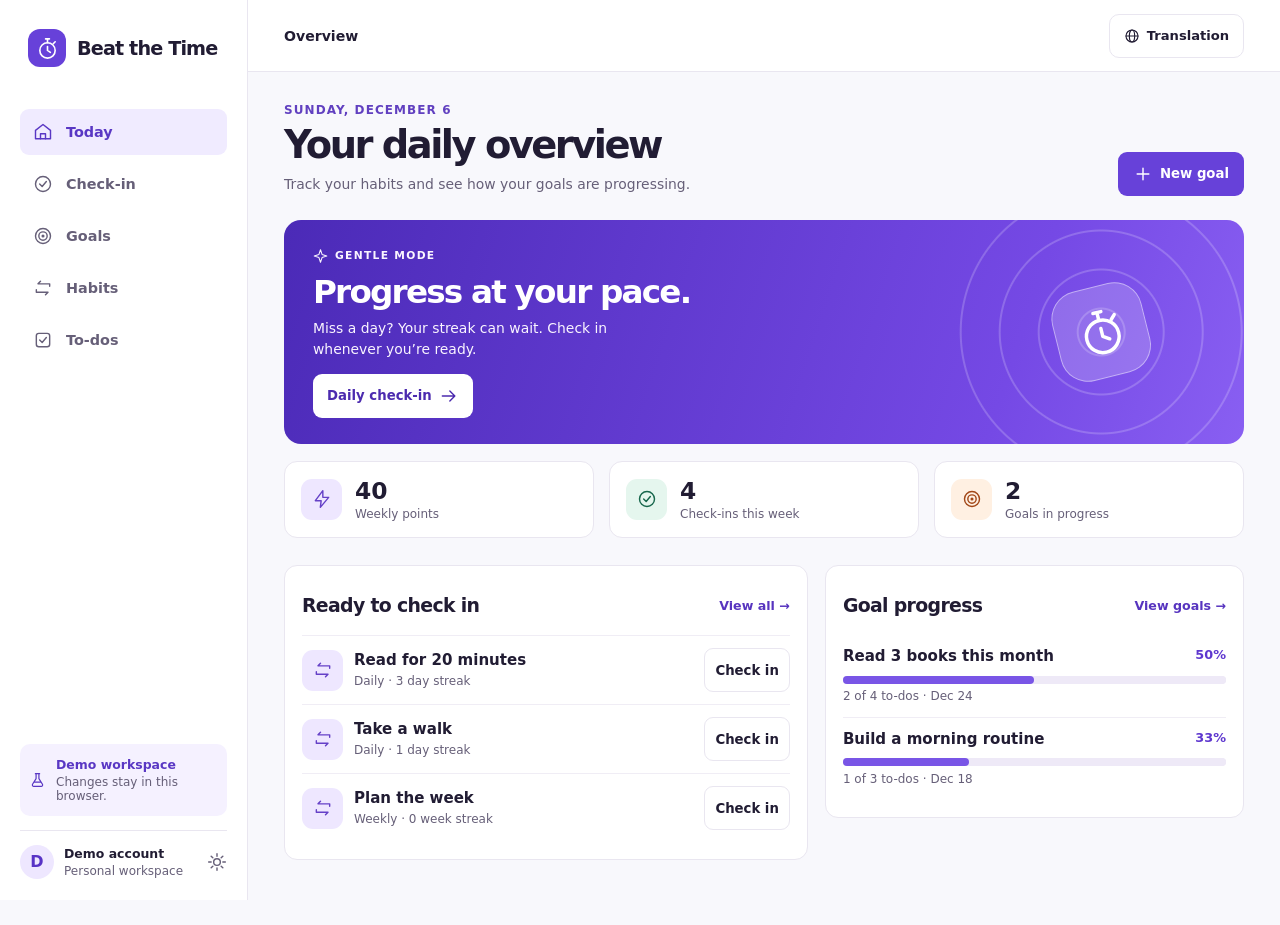
==== docs/index.html @ 9b33419c "Build interactive Beat the Time web demo" ====
<!doctype html>
<html lang="en">
<head>
<meta charset="utf-8">
<meta name="viewport" content="width=device-width,initial-scale=1">
<meta name="theme-color" content="#f7f7fb">
<title>Beat the Time</title>
<link rel="icon" href="./icon.svg" type="image/svg+xml">
<link rel="stylesheet" href="./style.css">
<script src="./app.js" defer></script>
</head>
<body>
<aside class="sidebar">
  <a class="brand" href="#today"><span class="logo" data-icon="timer"></span><span>Beat the Time</span></a>
  <nav aria-label="Main navigation" id="nav"></nav>
  <div class="side-bottom">
    <div class="demo"><span data-icon="flask"></span><div><strong>Demo workspace</strong><small>Changes stay in this browser.</small></div></div>
    <button id="settings" class="profile"><span class="avatar">D</span><span><strong>Demo account</strong><small>Personal workspace</small></span><span class="gear" data-icon="settings"></span></button>
  </div>
</aside>
<main>
  <header class="top"><span id="top-label">Overview</span><div class="top-actions"><button id="mobile-settings" class="icon-button" aria-label="Demo settings" data-icon="settings"></button><button id="translate" class="translation" aria-label="Translation"><span data-icon="globe"></span><span id="language" aria-hidden="true">Translation</span></button></div></header>
  <div class="content" id="content"></div>
</main>
<dialog id="editor"><form id="form"><div class="dialog-head"><h2 id="form-title"></h2><button type="button" class="icon-button" id="close" aria-label="Close" data-icon="x"></button></div><div id="fields"></div><p class="error" id="error" role="alert"></p><div class="dialog-actions"><button type="button" class="secondary" id="cancel">Cancel</button><button class="primary" id="submit">Save</button></div></form></dialog>
<div id="toast" role="status" class="toast"></div>
</body>
</html>
---- docs/style.css ----
:root{font-family:Inter,system-ui,sans-serif;color:#211c33;background:#f8f8fc;--accent:#6741d9;--muted:#665f78;--border:#e9e6f0;--white:#fff}
*{box-sizing:border-box}body{margin:0;min-width:320px}button,input,textarea,select{font:inherit}button,a,input,textarea,select{-webkit-tap-highlight-color:transparent}button{cursor:pointer;color:inherit}button:focus-visible,a:focus-visible,input:focus-visible,textarea:focus-visible,select:focus-visible{outline:3px solid #8058ef;outline-offset:3px}a{color:inherit;text-decoration:none}h1,h2,h3,p{margin:0}svg{width:20px;height:20px;flex:none;vertical-align:middle}small{display:block;color:var(--muted);font-size:.75rem}
.sidebar{position:fixed;inset:0 auto 0 0;width:248px;background:white;border-right:1px solid var(--border);padding:29px 20px 18px;display:flex;flex-direction:column;z-index:2}.brand{display:flex;align-items:center;gap:11px;padding:0 8px;font-weight:800;letter-spacing:-.045em;font-size:1.2rem}.logo{display:grid;place-items:center;width:38px;height:38px;border-radius:12px;background:var(--accent);color:white}.logo svg{width:23px;height:23px}nav{display:grid;gap:6px;margin-top:42px}.nav-link{display:flex;align-items:center;gap:13px;min-height:46px;padding:0 13px;border-radius:9px;color:var(--muted);font-size:.9rem;font-weight:600}.nav-link:hover,.nav-link[aria-current=page]{background:#f0ebff;color:#5937c4}.side-bottom{margin-top:auto}.demo,.profile{display:flex;gap:10px;align-items:center;text-align:left}.demo{padding:13px 9px;background:#f5f1ff;border-radius:10px;color:#5937c4;margin-bottom:14px}.demo strong,.profile strong{font-size:.78rem;display:block;margin-bottom:3px}.demo svg{width:17px}.profile{min-height:52px;width:100%;background:white;border:0;border-top:1px solid var(--border);padding:10px 0 0}.avatar{display:grid;place-items:center;width:34px;height:34px;border-radius:50%;background:#eee7ff;color:#5833c6;font-weight:750}.gear{margin-left:auto;color:var(--muted)}
main{margin-left:248px}.top{height:72px;background:white;border-bottom:1px solid var(--border);padding:0 36px;display:flex;align-items:center;justify-content:space-between;font-size:.88rem;font-weight:700}.translation{width:135px;min-height:44px;background:white;border:1px solid var(--border);border-radius:10px;display:flex;gap:7px;align-items:center;justify-content:center;font-size:.82rem}.translation svg{width:16px}.content{max-width:1210px;margin:auto;padding:31px 36px 65px}.page-head{display:flex;justify-content:space-between;align-items:end;gap:16px;margin-bottom:24px}.eyebrow{font-size:.75rem;font-weight:750;letter-spacing:.09em;text-transform:uppercase;color:#6140c0;margin-bottom:7px}h1{font-size:clamp(1.85rem,3vw,2.6rem);letter-spacing:-.065em;line-height:1.1}h2{font-size:1.18rem;letter-spacing:-.035em}h3{font-size:.94rem}.sub{color:var(--muted);margin-top:8px;font-size:.87rem;line-height:1.55}.primary,.secondary,.hero-button,.icon-button{border-radius:9px;font-weight:700;min-height:44px;padding:0 14px;display:inline-flex;align-items:center;justify-content:center;gap:7px;font-size:.83rem;white-space:nowrap}.primary{background:var(--accent);color:white;border:1px solid transparent}.secondary,.icon-button{background:white;border:1px solid var(--border)}.primary:hover{background:#5731c6}.secondary:hover,.icon-button:hover,.translation:hover{background:#f2edff}.icon-button{padding:0;width:44px}.hero{position:relative;overflow:hidden;isolation:isolate;min-height:198px;background:linear-gradient(108deg,#4b2ab7,#7549e5 75%,#895ff2);border-radius:17px;color:white;padding:26px 29px;display:grid;align-content:center;justify-items:start}.hero h2{font-size:clamp(1.4rem,2.7vw,2.04rem);letter-spacing:-.055em;margin:7px 0}.hero p{color:#faf5ff;font-size:.87rem;max-width:39ch;line-height:1.5}.hero .kicker{font-size:.67rem;letter-spacing:.12em;font-weight:800;display:flex;gap:7px;align-items:center}.kicker svg{width:15px}.hero-button{margin-top:14px;background:white;color:#4c2baf;border:0}.orbit{position:absolute;right:0;top:50%;width:340px;height:340px;transform:translate(8%,-50%);z-index:-1;background:repeating-radial-gradient(circle,transparent 0 22px,#ffffff31 23px 24px,transparent 25px 39px);border-radius:50%;display:grid;place-items:center}.orbit span{display:grid;place-items:center;width:92px;height:92px;border:1px solid #ffffff70;border-radius:28px;background:#ffffff30;transform:rotate(-14deg)}.orbit svg{width:49px;height:49px}
.stats{display:grid;grid-template-columns:repeat(3,minmax(0,1fr));gap:15px;margin:17px 0 27px}.stat,.panel{background:white;border:1px solid var(--border);border-radius:13px}.stat{display:flex;align-items:center;gap:13px;padding:16px}.badge{width:41px;height:41px;display:grid;place-items:center;border-radius:11px;flex:none;background:#eee7ff;color:#6541c7}.badge.green{background:#e5f6ee;color:#17674c}.badge.peach{background:#fff0e2;color:#a24717}.stat strong{display:block;font-size:1.46rem;line-height:1.15;font-weight:780}.stat small{margin-top:3px}.grid{display:grid;grid-template-columns:1.25fr 1fr;gap:17px;align-items:start}.panel{padding:17px;min-width:0}.panel + .panel.section{margin-top:16px}.panel-head{display:flex;justify-content:space-between;align-items:center;gap:8px;margin-bottom:8px}.panel-head a{color:#5734bf;min-height:44px;display:inline-flex;align-items:center;font-size:.79rem;font-weight:750}.row{display:flex;align-items:center;gap:11px;padding:12px 0;border-top:1px solid #f0edf5;min-height:68px}.row:first-child{border-top:0}.row-body{min-width:0;flex:1;overflow-wrap:anywhere}.row small,.goal small{margin-top:4px;line-height:1.4}.row .secondary{padding:0 10px}.done{color:#17674c;font-weight:700;font-size:.78rem}.goal{padding:12px 0;border-bottom:1px solid #f0edf5}.goal:last-child{border:0}.goal h3 a:hover{text-decoration:underline}.goal-label{display:flex;justify-content:space-between;gap:12px;align-items:start}.goal-label span{color:#5e37cf;font-weight:750;font-size:.8rem}progress{width:100%;height:8px;appearance:none;border:0;background:#eee9f7;border-radius:10px;margin-top:10px}progress::-webkit-progress-bar{background:#eee9f7;border-radius:10px}progress::-webkit-progress-value{background:#7955e6;border-radius:10px}progress::-moz-progress-bar{background:#7955e6;border-radius:10px}.empty{padding:17px 0;color:var(--muted);font-size:.88rem}.task-label{display:flex;gap:10px;min-height:44px;align-items:center;font-weight:600;font-size:.9rem;cursor:pointer}.task-label input{width:20px;height:20px;accent-color:var(--accent)}.task-label input:checked + span{text-decoration:line-through;color:var(--muted)}.status-label{font-size:.76rem;color:var(--muted);white-space:nowrap}.details{margin-bottom:18px}.details p{white-space:pre-wrap;overflow-wrap:anywhere}.details .secondary{margin-top:12px}.note{white-space:pre-wrap}.mobile-demo{display:none}
dialog{width:min(92vw,460px);max-height:90dvh;border:1px solid var(--border);border-radius:17px;padding:20px;color:inherit}dialog::backdrop{background:#21163570}.dialog-head,.dialog-actions{display:flex;justify-content:space-between;align-items:center;gap:9px}.dialog-actions{justify-content:flex-end;margin-top:17px}form label{display:grid;gap:6px;margin-top:13px;font-size:.85rem;font-weight:650}input:not([type=checkbox]),select,textarea{min-height:44px;width:100%;padding:9px;border:1px solid #d7d1e5;border-radius:8px;background:white;color:inherit}textarea{resize:vertical}.error{margin-top:8px;color:#9f2141;font-size:.85rem}.toast{position:fixed;bottom:22px;right:22px;max-width:calc(100vw - 44px);background:#302348;color:white;padding:13px 16px;border-radius:10px;z-index:4;font-size:.88rem}.toast:empty{display:none}.danger{color:#a12643}.translation-label{transition:opacity .16s}
@media(max-width:1000px){.sidebar{width:200px;padding-inline:13px}main{margin-left:200px}.content,.top{padding-inline:23px}.grid{grid-template-columns:1fr 1fr}.stat{padding:12px;gap:8px}.orbit{right:-50px}}
@media(max-width:760px){.sidebar{inset:auto 0 0;width:auto;height:64px;padding:0;border:0;border-top:1px solid var(--border)}.brand,.side-bottom{display:none}nav{margin:0;display:flex;justify-content:space-around;gap:0}.nav-link{height:60px;flex:1;flex-direction:column;justify-content:center;gap:3px;padding:3px;font-size:.69rem}main{margin:0}.content{padding:20px 15px 85px}.top{height:60px;padding-inline:15px}.mobile-demo{display:block;margin-top:6px}.grid{grid-template-columns:1fr}.toast{bottom:76px}.hero{padding:20px}.orbit{opacity:.32;right:-100px}.stats{gap:7px;margin-bottom:17px}.stat{display:block;padding:10px}.stat .badge{width:32px;height:32px;margin-bottom:5px}.stat small{font-size:.69rem}.page-head{align-items:flex-start}.panel{padding:13px}}
@media(prefers-reduced-motion:reduce){*,*::before,*::after{scroll-behavior:auto!important;transition:none!important;animation:none!important}}
.top-actions{display:flex;gap:8px;align-items:center}#mobile-settings{display:none}.section{height:16px}.goal-label h3{overflow-wrap:anywhere}
@media(max-width:760px){#mobile-settings{display:inline-flex}}
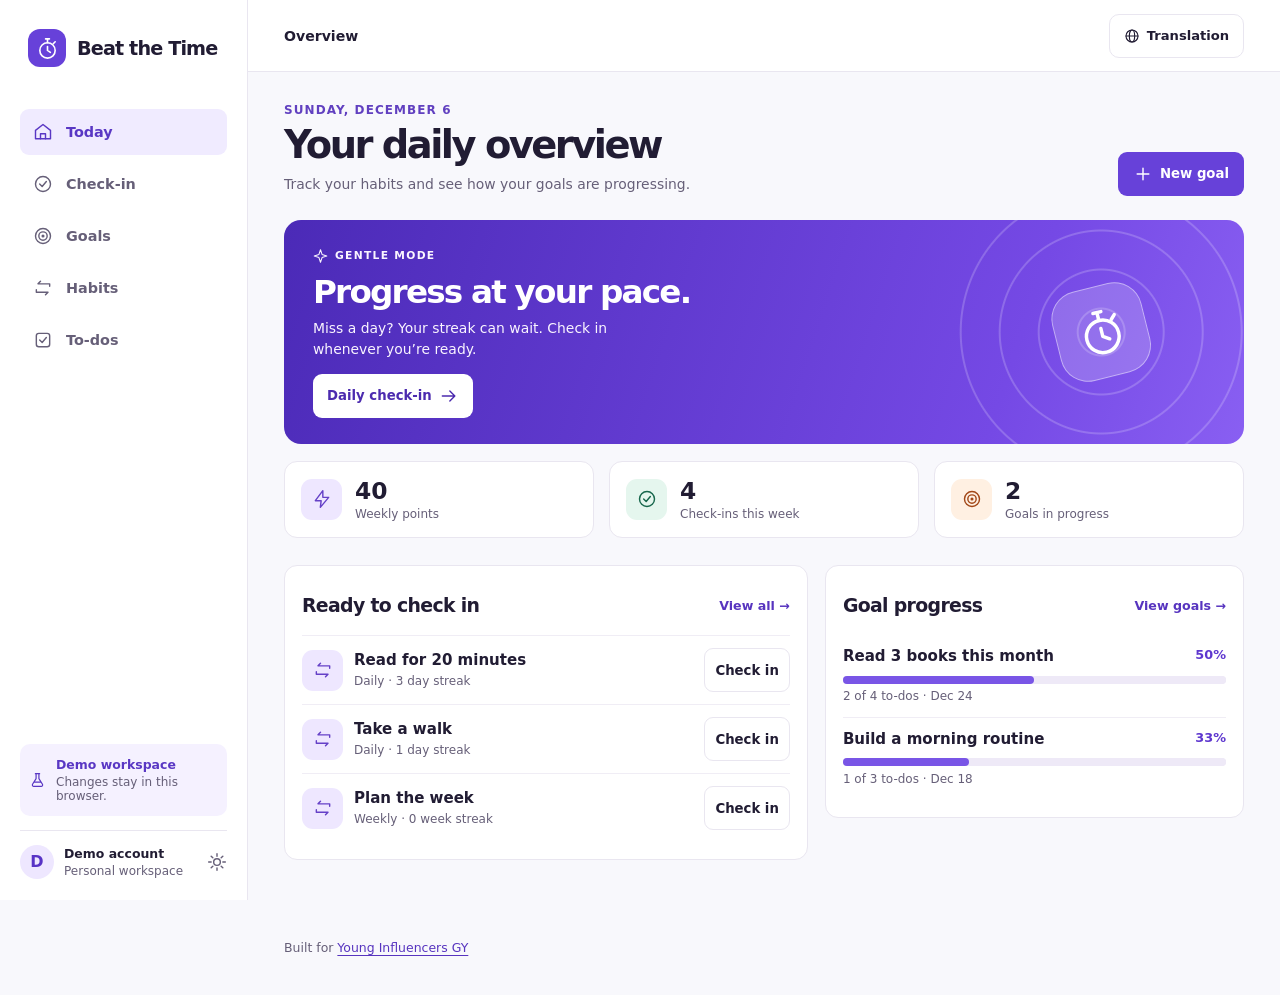
==== commit b62acde3: "Credit Young Influencers GY in the demo" ====
--- a/docs/index.html
+++ b/docs/index.html
@@ -4,7 +4,8 @@
 <meta charset="utf-8">
 <meta name="viewport" content="width=device-width,initial-scale=1">
 <meta name="theme-color" content="#f7f7fb">
-<title>Beat the Time</title>
+<title>Beat the Time | Young Influencers GY</title>
+<meta name="description" content="A gentle goal and habit tracker for Young Influencers GY.">
 <link rel="icon" href="./icon.svg" type="image/svg+xml">
 <link rel="stylesheet" href="./style.css">
 <script src="./app.js" defer></script>
@@ -21,6 +22,7 @@
 <main>
   <header class="top"><span id="top-label">Overview</span><div class="top-actions"><button id="mobile-settings" class="icon-button" aria-label="Demo settings" data-icon="settings"></button><button id="translate" class="translation" aria-label="Translation"><span data-icon="globe"></span><span id="language" aria-hidden="true">Translation</span></button></div></header>
   <div class="content" id="content"></div>
+  <footer class="site-footer">Built for <a href="https://www.youtube.com/@YoungInfluencersGY">Young Influencers GY</a></footer>
 </main>
 <dialog id="editor"><form id="form"><div class="dialog-head"><h2 id="form-title"></h2><button type="button" class="icon-button" id="close" aria-label="Close" data-icon="x"></button></div><div id="fields"></div><p class="error" id="error" role="alert"></p><div class="dialog-actions"><button type="button" class="secondary" id="cancel">Cancel</button><button class="primary" id="submit">Save</button></div></form></dialog>
 <div id="toast" role="status" class="toast"></div>
--- a/docs/style.css
+++ b/docs/style.css
@@ -9,3 +9,6 @@
 @media(prefers-reduced-motion:reduce){*,*::before,*::after{scroll-behavior:auto!important;transition:none!important;animation:none!important}}
 .top-actions{display:flex;gap:8px;align-items:center}#mobile-settings{display:none}.section{height:16px}.goal-label h3{overflow-wrap:anywhere}
 @media(max-width:760px){#mobile-settings{display:inline-flex}}
+
+.site-footer{max-width:1210px;margin:auto;padding:0 36px 26px;color:var(--muted);font-size:.78rem}.site-footer a{display:inline-flex;align-items:center;min-height:44px;color:#5734bf;text-decoration:underline;text-underline-offset:3px}
+@media(max-width:760px){.content{padding-bottom:18px}.site-footer{padding:0 15px 76px}}
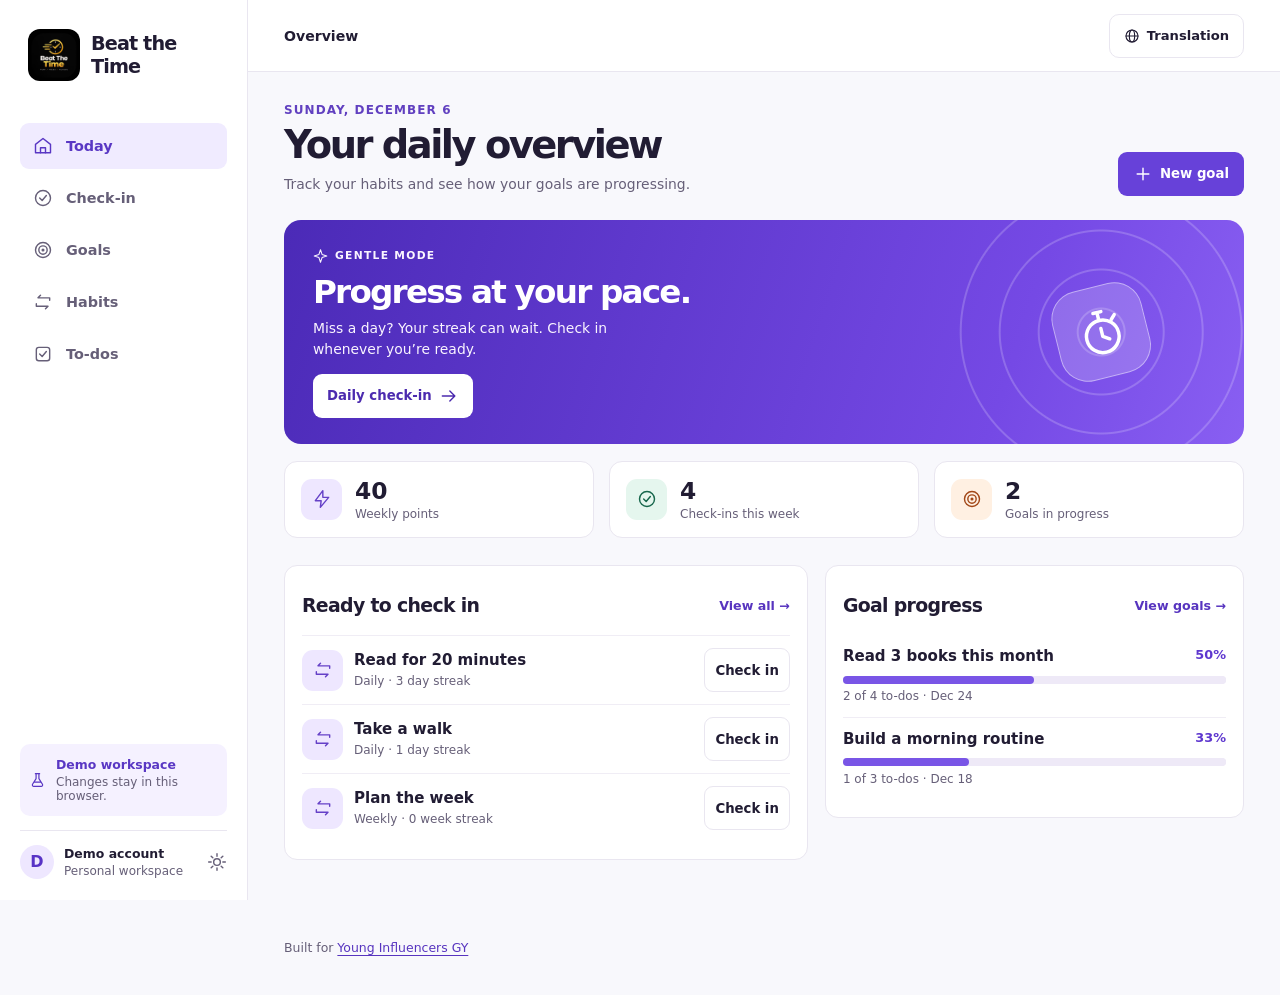
==== commit 4bcaad56: "Use supplied Beat the Time logo and favicon" ====
--- a/docs/index.html
+++ b/docs/index.html
@@ -6,13 +6,14 @@
 <meta name="theme-color" content="#f7f7fb">
 <title>Beat the Time | Young Influencers GY</title>
 <meta name="description" content="A gentle goal and habit tracker for Young Influencers GY.">
-<link rel="icon" href="./icon.svg" type="image/svg+xml">
+<link rel="icon" href="./favicon.png" type="image/png" sizes="64x64">
+<link rel="apple-touch-icon" href="./beat-the-time.jpg">
 <link rel="stylesheet" href="./style.css">
 <script src="./app.js" defer></script>
 </head>
 <body>
 <aside class="sidebar">
-  <a class="brand" href="#today"><span class="logo" data-icon="timer"></span><span>Beat the Time</span></a>
+  <a class="brand" href="#today"><img class="logo" src="./beat-the-time.jpg" width="52" height="52" alt=""><span>Beat the Time</span></a>
   <nav aria-label="Main navigation" id="nav"></nav>
   <div class="side-bottom">
     <div class="demo"><span data-icon="flask"></span><div><strong>Demo workspace</strong><small>Changes stay in this browser.</small></div></div>
@@ -20,7 +21,7 @@
   </div>
 </aside>
 <main>
-  <header class="top"><span id="top-label">Overview</span><div class="top-actions"><button id="mobile-settings" class="icon-button" aria-label="Demo settings" data-icon="settings"></button><button id="translate" class="translation" aria-label="Translation"><span data-icon="globe"></span><span id="language" aria-hidden="true">Translation</span></button></div></header>
+  <header class="top"><div class="top-brand"><a class="mobile-brand" href="#today" aria-label="Beat the Time home"><img class="logo" src="./beat-the-time.jpg" width="44" height="44" alt=""></a><span id="top-label">Overview</span></div><div class="top-actions"><button id="mobile-settings" class="icon-button" aria-label="Demo settings" data-icon="settings"></button><button id="translate" class="translation" aria-label="Translation"><span data-icon="globe"></span><span id="language" aria-hidden="true">Translation</span></button></div></header>
   <div class="content" id="content"></div>
   <footer class="site-footer">Built for <a href="https://www.youtube.com/@YoungInfluencersGY">Young Influencers GY</a></footer>
 </main>
--- a/docs/style.css
+++ b/docs/style.css
@@ -1,6 +1,6 @@
 :root{font-family:Inter,system-ui,sans-serif;color:#211c33;background:#f8f8fc;--accent:#6741d9;--muted:#665f78;--border:#e9e6f0;--white:#fff}
 *{box-sizing:border-box}body{margin:0;min-width:320px}button,input,textarea,select{font:inherit}button,a,input,textarea,select{-webkit-tap-highlight-color:transparent}button{cursor:pointer;color:inherit}button:focus-visible,a:focus-visible,input:focus-visible,textarea:focus-visible,select:focus-visible{outline:3px solid #8058ef;outline-offset:3px}a{color:inherit;text-decoration:none}h1,h2,h3,p{margin:0}svg{width:20px;height:20px;flex:none;vertical-align:middle}small{display:block;color:var(--muted);font-size:.75rem}
-.sidebar{position:fixed;inset:0 auto 0 0;width:248px;background:white;border-right:1px solid var(--border);padding:29px 20px 18px;display:flex;flex-direction:column;z-index:2}.brand{display:flex;align-items:center;gap:11px;padding:0 8px;font-weight:800;letter-spacing:-.045em;font-size:1.2rem}.logo{display:grid;place-items:center;width:38px;height:38px;border-radius:12px;background:var(--accent);color:white}.logo svg{width:23px;height:23px}nav{display:grid;gap:6px;margin-top:42px}.nav-link{display:flex;align-items:center;gap:13px;min-height:46px;padding:0 13px;border-radius:9px;color:var(--muted);font-size:.9rem;font-weight:600}.nav-link:hover,.nav-link[aria-current=page]{background:#f0ebff;color:#5937c4}.side-bottom{margin-top:auto}.demo,.profile{display:flex;gap:10px;align-items:center;text-align:left}.demo{padding:13px 9px;background:#f5f1ff;border-radius:10px;color:#5937c4;margin-bottom:14px}.demo strong,.profile strong{font-size:.78rem;display:block;margin-bottom:3px}.demo svg{width:17px}.profile{min-height:52px;width:100%;background:white;border:0;border-top:1px solid var(--border);padding:10px 0 0}.avatar{display:grid;place-items:center;width:34px;height:34px;border-radius:50%;background:#eee7ff;color:#5833c6;font-weight:750}.gear{margin-left:auto;color:var(--muted)}
+.sidebar{position:fixed;inset:0 auto 0 0;width:248px;background:white;border-right:1px solid var(--border);padding:29px 20px 18px;display:flex;flex-direction:column;z-index:2}.brand{display:flex;align-items:center;gap:11px;padding:0 8px;font-weight:800;letter-spacing:-.045em;font-size:1.2rem}.logo{display:block;width:52px;height:52px;border-radius:12px;object-fit:contain}.top-brand{display:flex;align-items:center;gap:8px;min-width:0}.mobile-brand{display:none}nav{display:grid;gap:6px;margin-top:42px}.nav-link{display:flex;align-items:center;gap:13px;min-height:46px;padding:0 13px;border-radius:9px;color:var(--muted);font-size:.9rem;font-weight:600}.nav-link:hover,.nav-link[aria-current=page]{background:#f0ebff;color:#5937c4}.side-bottom{margin-top:auto}.demo,.profile{display:flex;gap:10px;align-items:center;text-align:left}.demo{padding:13px 9px;background:#f5f1ff;border-radius:10px;color:#5937c4;margin-bottom:14px}.demo strong,.profile strong{font-size:.78rem;display:block;margin-bottom:3px}.demo svg{width:17px}.profile{min-height:52px;width:100%;background:white;border:0;border-top:1px solid var(--border);padding:10px 0 0}.avatar{display:grid;place-items:center;width:34px;height:34px;border-radius:50%;background:#eee7ff;color:#5833c6;font-weight:750}.gear{margin-left:auto;color:var(--muted)}
 main{margin-left:248px}.top{height:72px;background:white;border-bottom:1px solid var(--border);padding:0 36px;display:flex;align-items:center;justify-content:space-between;font-size:.88rem;font-weight:700}.translation{width:135px;min-height:44px;background:white;border:1px solid var(--border);border-radius:10px;display:flex;gap:7px;align-items:center;justify-content:center;font-size:.82rem}.translation svg{width:16px}.content{max-width:1210px;margin:auto;padding:31px 36px 65px}.page-head{display:flex;justify-content:space-between;align-items:end;gap:16px;margin-bottom:24px}.eyebrow{font-size:.75rem;font-weight:750;letter-spacing:.09em;text-transform:uppercase;color:#6140c0;margin-bottom:7px}h1{font-size:clamp(1.85rem,3vw,2.6rem);letter-spacing:-.065em;line-height:1.1}h2{font-size:1.18rem;letter-spacing:-.035em}h3{font-size:.94rem}.sub{color:var(--muted);margin-top:8px;font-size:.87rem;line-height:1.55}.primary,.secondary,.hero-button,.icon-button{border-radius:9px;font-weight:700;min-height:44px;padding:0 14px;display:inline-flex;align-items:center;justify-content:center;gap:7px;font-size:.83rem;white-space:nowrap}.primary{background:var(--accent);color:white;border:1px solid transparent}.secondary,.icon-button{background:white;border:1px solid var(--border)}.primary:hover{background:#5731c6}.secondary:hover,.icon-button:hover,.translation:hover{background:#f2edff}.icon-button{padding:0;width:44px}.hero{position:relative;overflow:hidden;isolation:isolate;min-height:198px;background:linear-gradient(108deg,#4b2ab7,#7549e5 75%,#895ff2);border-radius:17px;color:white;padding:26px 29px;display:grid;align-content:center;justify-items:start}.hero h2{font-size:clamp(1.4rem,2.7vw,2.04rem);letter-spacing:-.055em;margin:7px 0}.hero p{color:#faf5ff;font-size:.87rem;max-width:39ch;line-height:1.5}.hero .kicker{font-size:.67rem;letter-spacing:.12em;font-weight:800;display:flex;gap:7px;align-items:center}.kicker svg{width:15px}.hero-button{margin-top:14px;background:white;color:#4c2baf;border:0}.orbit{position:absolute;right:0;top:50%;width:340px;height:340px;transform:translate(8%,-50%);z-index:-1;background:repeating-radial-gradient(circle,transparent 0 22px,#ffffff31 23px 24px,transparent 25px 39px);border-radius:50%;display:grid;place-items:center}.orbit span{display:grid;place-items:center;width:92px;height:92px;border:1px solid #ffffff70;border-radius:28px;background:#ffffff30;transform:rotate(-14deg)}.orbit svg{width:49px;height:49px}
 .stats{display:grid;grid-template-columns:repeat(3,minmax(0,1fr));gap:15px;margin:17px 0 27px}.stat,.panel{background:white;border:1px solid var(--border);border-radius:13px}.stat{display:flex;align-items:center;gap:13px;padding:16px}.badge{width:41px;height:41px;display:grid;place-items:center;border-radius:11px;flex:none;background:#eee7ff;color:#6541c7}.badge.green{background:#e5f6ee;color:#17674c}.badge.peach{background:#fff0e2;color:#a24717}.stat strong{display:block;font-size:1.46rem;line-height:1.15;font-weight:780}.stat small{margin-top:3px}.grid{display:grid;grid-template-columns:1.25fr 1fr;gap:17px;align-items:start}.panel{padding:17px;min-width:0}.panel + .panel.section{margin-top:16px}.panel-head{display:flex;justify-content:space-between;align-items:center;gap:8px;margin-bottom:8px}.panel-head a{color:#5734bf;min-height:44px;display:inline-flex;align-items:center;font-size:.79rem;font-weight:750}.row{display:flex;align-items:center;gap:11px;padding:12px 0;border-top:1px solid #f0edf5;min-height:68px}.row:first-child{border-top:0}.row-body{min-width:0;flex:1;overflow-wrap:anywhere}.row small,.goal small{margin-top:4px;line-height:1.4}.row .secondary{padding:0 10px}.done{color:#17674c;font-weight:700;font-size:.78rem}.goal{padding:12px 0;border-bottom:1px solid #f0edf5}.goal:last-child{border:0}.goal h3 a:hover{text-decoration:underline}.goal-label{display:flex;justify-content:space-between;gap:12px;align-items:start}.goal-label span{color:#5e37cf;font-weight:750;font-size:.8rem}progress{width:100%;height:8px;appearance:none;border:0;background:#eee9f7;border-radius:10px;margin-top:10px}progress::-webkit-progress-bar{background:#eee9f7;border-radius:10px}progress::-webkit-progress-value{background:#7955e6;border-radius:10px}progress::-moz-progress-bar{background:#7955e6;border-radius:10px}.empty{padding:17px 0;color:var(--muted);font-size:.88rem}.task-label{display:flex;gap:10px;min-height:44px;align-items:center;font-weight:600;font-size:.9rem;cursor:pointer}.task-label input{width:20px;height:20px;accent-color:var(--accent)}.task-label input:checked + span{text-decoration:line-through;color:var(--muted)}.status-label{font-size:.76rem;color:var(--muted);white-space:nowrap}.details{margin-bottom:18px}.details p{white-space:pre-wrap;overflow-wrap:anywhere}.details .secondary{margin-top:12px}.note{white-space:pre-wrap}.mobile-demo{display:none}
 dialog{width:min(92vw,460px);max-height:90dvh;border:1px solid var(--border);border-radius:17px;padding:20px;color:inherit}dialog::backdrop{background:#21163570}.dialog-head,.dialog-actions{display:flex;justify-content:space-between;align-items:center;gap:9px}.dialog-actions{justify-content:flex-end;margin-top:17px}form label{display:grid;gap:6px;margin-top:13px;font-size:.85rem;font-weight:650}input:not([type=checkbox]),select,textarea{min-height:44px;width:100%;padding:9px;border:1px solid #d7d1e5;border-radius:8px;background:white;color:inherit}textarea{resize:vertical}.error{margin-top:8px;color:#9f2141;font-size:.85rem}.toast{position:fixed;bottom:22px;right:22px;max-width:calc(100vw - 44px);background:#302348;color:white;padding:13px 16px;border-radius:10px;z-index:4;font-size:.88rem}.toast:empty{display:none}.danger{color:#a12643}.translation-label{transition:opacity .16s}
@@ -12,3 +12,5 @@
 
 .site-footer{max-width:1210px;margin:auto;padding:0 36px 26px;color:var(--muted);font-size:.78rem}.site-footer a{display:inline-flex;align-items:center;min-height:44px;color:#5734bf;text-decoration:underline;text-underline-offset:3px}
 @media(max-width:760px){.content{padding-bottom:18px}.site-footer{padding:0 15px 76px}}
+
+@media(max-width:760px){.mobile-brand{display:block;flex:none}.mobile-brand .logo{width:44px;height:44px}}
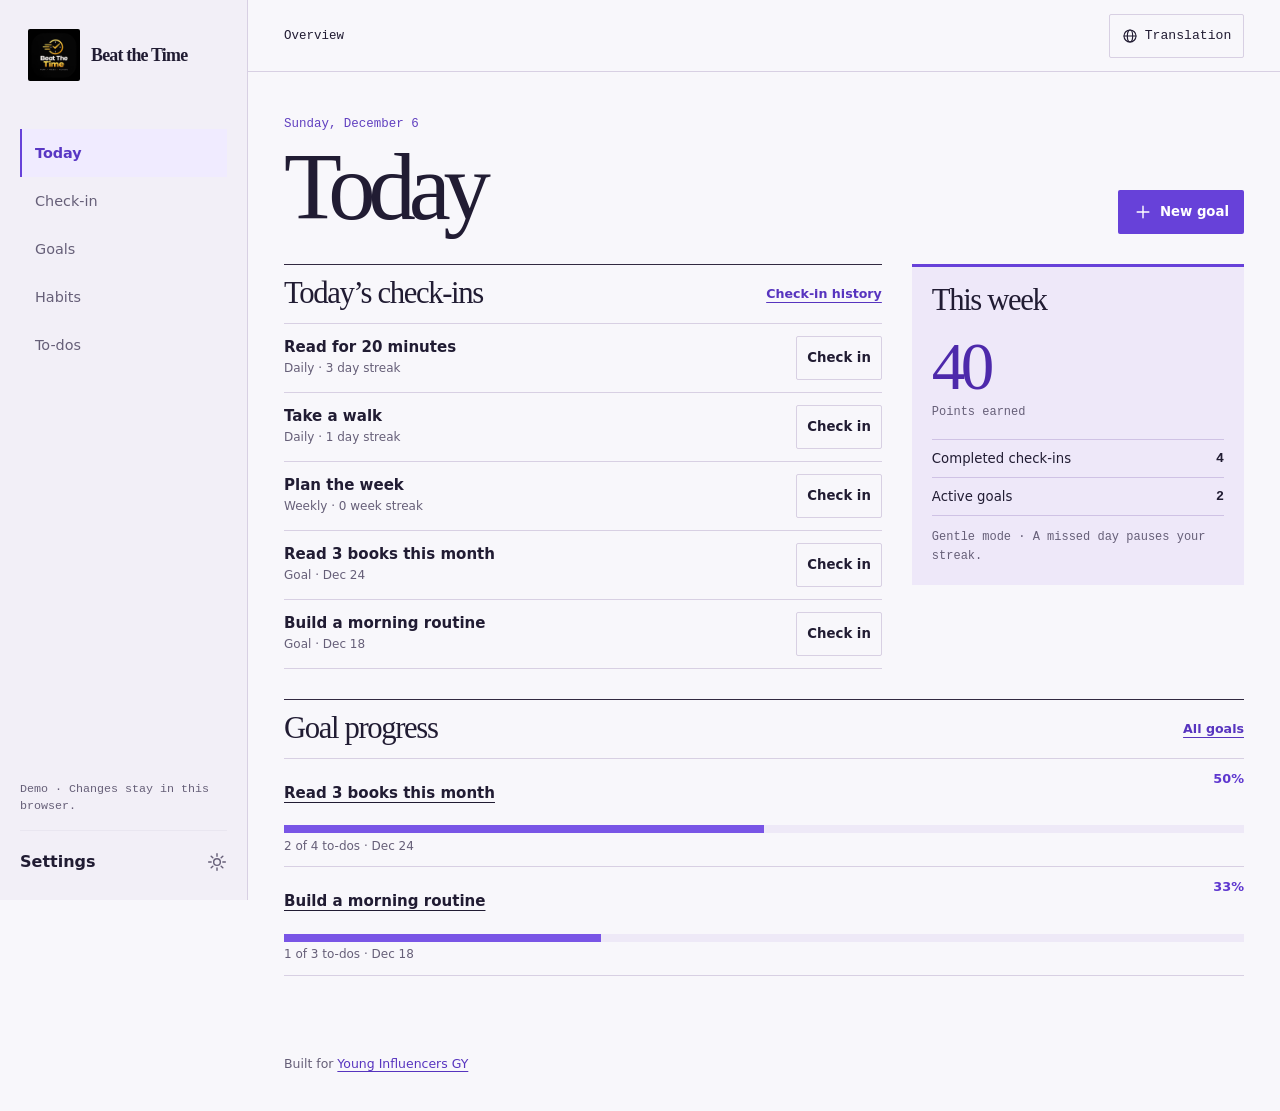
==== commit e270463f: "Redesign demo around daily check-ins and purple editorial styling" ====
--- a/docs/index.html
+++ b/docs/index.html
@@ -16,8 +16,8 @@
   <a class="brand" href="#today"><img class="logo" src="./beat-the-time.jpg" width="52" height="52" alt=""><span>Beat the Time</span></a>
   <nav aria-label="Main navigation" id="nav"></nav>
   <div class="side-bottom">
-    <div class="demo"><span data-icon="flask"></span><div><strong>Demo workspace</strong><small>Changes stay in this browser.</small></div></div>
-    <button id="settings" class="profile"><span class="avatar">D</span><span><strong>Demo account</strong><small>Personal workspace</small></span><span class="gear" data-icon="settings"></span></button>
+    <p class="demo">Demo · Changes stay in this browser.</p>
+    <button id="settings" class="profile"><span>Settings</span><span class="gear" data-icon="settings"></span></button>
   </div>
 </aside>
 <main>
--- a/docs/style.css
+++ b/docs/style.css
@@ -1,11 +1,10 @@
-:root{font-family:Inter,system-ui,sans-serif;color:#211c33;background:#f8f8fc;--accent:#6741d9;--muted:#665f78;--border:#e9e6f0;--white:#fff}
+:root{font-family:system-ui,sans-serif;color:#211c33;background:#f8f8fc;--accent:#6741d9;--muted:#665f78;--border:#e9e6f0;--white:#fff}
 *{box-sizing:border-box}body{margin:0;min-width:320px}button,input,textarea,select{font:inherit}button,a,input,textarea,select{-webkit-tap-highlight-color:transparent}button{cursor:pointer;color:inherit}button:focus-visible,a:focus-visible,input:focus-visible,textarea:focus-visible,select:focus-visible{outline:3px solid #8058ef;outline-offset:3px}a{color:inherit;text-decoration:none}h1,h2,h3,p{margin:0}svg{width:20px;height:20px;flex:none;vertical-align:middle}small{display:block;color:var(--muted);font-size:.75rem}
-.sidebar{position:fixed;inset:0 auto 0 0;width:248px;background:white;border-right:1px solid var(--border);padding:29px 20px 18px;display:flex;flex-direction:column;z-index:2}.brand{display:flex;align-items:center;gap:11px;padding:0 8px;font-weight:800;letter-spacing:-.045em;font-size:1.2rem}.logo{display:block;width:52px;height:52px;border-radius:12px;object-fit:contain}.top-brand{display:flex;align-items:center;gap:8px;min-width:0}.mobile-brand{display:none}nav{display:grid;gap:6px;margin-top:42px}.nav-link{display:flex;align-items:center;gap:13px;min-height:46px;padding:0 13px;border-radius:9px;color:var(--muted);font-size:.9rem;font-weight:600}.nav-link:hover,.nav-link[aria-current=page]{background:#f0ebff;color:#5937c4}.side-bottom{margin-top:auto}.demo,.profile{display:flex;gap:10px;align-items:center;text-align:left}.demo{padding:13px 9px;background:#f5f1ff;border-radius:10px;color:#5937c4;margin-bottom:14px}.demo strong,.profile strong{font-size:.78rem;display:block;margin-bottom:3px}.demo svg{width:17px}.profile{min-height:52px;width:100%;background:white;border:0;border-top:1px solid var(--border);padding:10px 0 0}.avatar{display:grid;place-items:center;width:34px;height:34px;border-radius:50%;background:#eee7ff;color:#5833c6;font-weight:750}.gear{margin-left:auto;color:var(--muted)}
-main{margin-left:248px}.top{height:72px;background:white;border-bottom:1px solid var(--border);padding:0 36px;display:flex;align-items:center;justify-content:space-between;font-size:.88rem;font-weight:700}.translation{width:135px;min-height:44px;background:white;border:1px solid var(--border);border-radius:10px;display:flex;gap:7px;align-items:center;justify-content:center;font-size:.82rem}.translation svg{width:16px}.content{max-width:1210px;margin:auto;padding:31px 36px 65px}.page-head{display:flex;justify-content:space-between;align-items:end;gap:16px;margin-bottom:24px}.eyebrow{font-size:.75rem;font-weight:750;letter-spacing:.09em;text-transform:uppercase;color:#6140c0;margin-bottom:7px}h1{font-size:clamp(1.85rem,3vw,2.6rem);letter-spacing:-.065em;line-height:1.1}h2{font-size:1.18rem;letter-spacing:-.035em}h3{font-size:.94rem}.sub{color:var(--muted);margin-top:8px;font-size:.87rem;line-height:1.55}.primary,.secondary,.hero-button,.icon-button{border-radius:9px;font-weight:700;min-height:44px;padding:0 14px;display:inline-flex;align-items:center;justify-content:center;gap:7px;font-size:.83rem;white-space:nowrap}.primary{background:var(--accent);color:white;border:1px solid transparent}.secondary,.icon-button{background:white;border:1px solid var(--border)}.primary:hover{background:#5731c6}.secondary:hover,.icon-button:hover,.translation:hover{background:#f2edff}.icon-button{padding:0;width:44px}.hero{position:relative;overflow:hidden;isolation:isolate;min-height:198px;background:linear-gradient(108deg,#4b2ab7,#7549e5 75%,#895ff2);border-radius:17px;color:white;padding:26px 29px;display:grid;align-content:center;justify-items:start}.hero h2{font-size:clamp(1.4rem,2.7vw,2.04rem);letter-spacing:-.055em;margin:7px 0}.hero p{color:#faf5ff;font-size:.87rem;max-width:39ch;line-height:1.5}.hero .kicker{font-size:.67rem;letter-spacing:.12em;font-weight:800;display:flex;gap:7px;align-items:center}.kicker svg{width:15px}.hero-button{margin-top:14px;background:white;color:#4c2baf;border:0}.orbit{position:absolute;right:0;top:50%;width:340px;height:340px;transform:translate(8%,-50%);z-index:-1;background:repeating-radial-gradient(circle,transparent 0 22px,#ffffff31 23px 24px,transparent 25px 39px);border-radius:50%;display:grid;place-items:center}.orbit span{display:grid;place-items:center;width:92px;height:92px;border:1px solid #ffffff70;border-radius:28px;background:#ffffff30;transform:rotate(-14deg)}.orbit svg{width:49px;height:49px}
-.stats{display:grid;grid-template-columns:repeat(3,minmax(0,1fr));gap:15px;margin:17px 0 27px}.stat,.panel{background:white;border:1px solid var(--border);border-radius:13px}.stat{display:flex;align-items:center;gap:13px;padding:16px}.badge{width:41px;height:41px;display:grid;place-items:center;border-radius:11px;flex:none;background:#eee7ff;color:#6541c7}.badge.green{background:#e5f6ee;color:#17674c}.badge.peach{background:#fff0e2;color:#a24717}.stat strong{display:block;font-size:1.46rem;line-height:1.15;font-weight:780}.stat small{margin-top:3px}.grid{display:grid;grid-template-columns:1.25fr 1fr;gap:17px;align-items:start}.panel{padding:17px;min-width:0}.panel + .panel.section{margin-top:16px}.panel-head{display:flex;justify-content:space-between;align-items:center;gap:8px;margin-bottom:8px}.panel-head a{color:#5734bf;min-height:44px;display:inline-flex;align-items:center;font-size:.79rem;font-weight:750}.row{display:flex;align-items:center;gap:11px;padding:12px 0;border-top:1px solid #f0edf5;min-height:68px}.row:first-child{border-top:0}.row-body{min-width:0;flex:1;overflow-wrap:anywhere}.row small,.goal small{margin-top:4px;line-height:1.4}.row .secondary{padding:0 10px}.done{color:#17674c;font-weight:700;font-size:.78rem}.goal{padding:12px 0;border-bottom:1px solid #f0edf5}.goal:last-child{border:0}.goal h3 a:hover{text-decoration:underline}.goal-label{display:flex;justify-content:space-between;gap:12px;align-items:start}.goal-label span{color:#5e37cf;font-weight:750;font-size:.8rem}progress{width:100%;height:8px;appearance:none;border:0;background:#eee9f7;border-radius:10px;margin-top:10px}progress::-webkit-progress-bar{background:#eee9f7;border-radius:10px}progress::-webkit-progress-value{background:#7955e6;border-radius:10px}progress::-moz-progress-bar{background:#7955e6;border-radius:10px}.empty{padding:17px 0;color:var(--muted);font-size:.88rem}.task-label{display:flex;gap:10px;min-height:44px;align-items:center;font-weight:600;font-size:.9rem;cursor:pointer}.task-label input{width:20px;height:20px;accent-color:var(--accent)}.task-label input:checked + span{text-decoration:line-through;color:var(--muted)}.status-label{font-size:.76rem;color:var(--muted);white-space:nowrap}.details{margin-bottom:18px}.details p{white-space:pre-wrap;overflow-wrap:anywhere}.details .secondary{margin-top:12px}.note{white-space:pre-wrap}.mobile-demo{display:none}
+.sidebar{position:fixed;inset:0 auto 0 0;width:248px;background:white;border-right:1px solid var(--border);padding:29px 20px 18px;display:flex;flex-direction:column;z-index:2}.brand{display:flex;align-items:center;gap:11px;padding:0 8px;font-weight:800;letter-spacing:-.045em;font-size:1.2rem}.logo{display:block;width:52px;height:52px;border-radius:12px;object-fit:contain}.top-brand{display:flex;align-items:center;gap:8px;min-width:0}.mobile-brand{display:none}nav{display:grid;gap:6px;margin-top:42px}.nav-link{display:flex;align-items:center;gap:13px;min-height:46px;padding:0 13px;border-radius:9px;color:var(--muted);font-size:.9rem;font-weight:600}.nav-link:hover,.nav-link[aria-current=page]{background:#f0ebff;color:#5937c4}.side-bottom{margin-top:auto}.demo,.profile{display:flex;gap:10px;align-items:center;text-align:left}.demo{padding:13px 9px;background:#f5f1ff;border-radius:10px;color:#5937c4;margin-bottom:14px}.demo strong,.profile strong{font-size:.78rem;display:block;margin-bottom:3px}.demo svg{width:17px}.profile{min-height:52px;width:100%;background:white;border:0;border-top:1px solid var(--border);padding:10px 0 0}.gear{margin-left:auto;color:var(--muted)}
+main{margin-left:248px}.top{height:72px;background:white;border-bottom:1px solid var(--border);padding:0 36px;display:flex;align-items:center;justify-content:space-between;font-size:.88rem;font-weight:700}.translation{width:135px;min-height:44px;background:white;border:1px solid var(--border);border-radius:10px;display:flex;gap:7px;align-items:center;justify-content:center;font-size:.82rem}.translation svg{width:16px}.content{max-width:1210px;margin:auto;padding:31px 36px 65px}.page-head{display:flex;justify-content:space-between;align-items:end;gap:16px;margin-bottom:24px}.eyebrow{font-size:.75rem;font-weight:750;letter-spacing:.09em;text-transform:uppercase;color:#6140c0;margin-bottom:7px}h1{font-size:clamp(1.85rem,3vw,2.6rem);letter-spacing:-.065em;line-height:1.1}h2{font-size:1.18rem;letter-spacing:-.035em}h3{font-size:.94rem}.sub{color:var(--muted);margin-top:8px;font-size:.87rem;line-height:1.55}.primary,.secondary,.icon-button{border-radius:9px;font-weight:700;min-height:44px;padding:0 14px;display:inline-flex;align-items:center;justify-content:center;gap:7px;font-size:.83rem;white-space:nowrap}.primary{background:var(--accent);color:white;border:1px solid transparent}.secondary,.icon-button{background:white;border:1px solid var(--border)}.primary:hover{background:#5731c6}.secondary:hover,.icon-button:hover,.translation:hover{background:#f2edff}.icon-button{padding:0;width:44px}.stat,.panel{background:white;border:1px solid var(--border);border-radius:13px}.grid{display:grid;grid-template-columns:1.25fr 1fr;gap:17px;align-items:start}.panel{padding:17px;min-width:0}.panel + .panel.section{margin-top:16px}.panel-head{display:flex;justify-content:space-between;align-items:center;gap:8px;margin-bottom:8px}.panel-head a{color:#5734bf;min-height:44px;display:inline-flex;align-items:center;font-size:.79rem;font-weight:750}.row{display:flex;align-items:center;gap:11px;padding:12px 0;border-top:1px solid #f0edf5;min-height:68px}.row:first-child{border-top:0}.row-body{min-width:0;flex:1;overflow-wrap:anywhere}.row small,.goal small{margin-top:4px;line-height:1.4}.row .secondary{padding:0 10px}.done{color:#17674c;font-weight:700;font-size:.78rem}.goal{padding:12px 0;border-bottom:1px solid #f0edf5}.goal:last-child{border:0}.goal h3 a:hover{text-decoration:underline}.goal-label{display:flex;justify-content:space-between;gap:12px;align-items:start}.goal-label span{color:#5e37cf;font-weight:750;font-size:.8rem}progress{width:100%;height:8px;appearance:none;border:0;background:#eee9f7;border-radius:10px;margin-top:10px}progress::-webkit-progress-bar{background:#eee9f7;border-radius:10px}progress::-webkit-progress-value{background:#7955e6;border-radius:10px}progress::-moz-progress-bar{background:#7955e6;border-radius:10px}.empty{padding:17px 0;color:var(--muted);font-size:.88rem}.task-label{display:flex;gap:10px;min-height:44px;align-items:center;font-weight:600;font-size:.9rem;cursor:pointer}.task-label input{width:20px;height:20px;accent-color:var(--accent)}.task-label input:checked + span{text-decoration:line-through;color:var(--muted)}.details{margin-bottom:18px}.details p{white-space:pre-wrap;overflow-wrap:anywhere}.details .secondary{margin-top:12px}.note{white-space:pre-wrap}.mobile-demo{display:none}
 dialog{width:min(92vw,460px);max-height:90dvh;border:1px solid var(--border);border-radius:17px;padding:20px;color:inherit}dialog::backdrop{background:#21163570}.dialog-head,.dialog-actions{display:flex;justify-content:space-between;align-items:center;gap:9px}.dialog-actions{justify-content:flex-end;margin-top:17px}form label{display:grid;gap:6px;margin-top:13px;font-size:.85rem;font-weight:650}input:not([type=checkbox]),select,textarea{min-height:44px;width:100%;padding:9px;border:1px solid #d7d1e5;border-radius:8px;background:white;color:inherit}textarea{resize:vertical}.error{margin-top:8px;color:#9f2141;font-size:.85rem}.toast{position:fixed;bottom:22px;right:22px;max-width:calc(100vw - 44px);background:#302348;color:white;padding:13px 16px;border-radius:10px;z-index:4;font-size:.88rem}.toast:empty{display:none}.danger{color:#a12643}.translation-label{transition:opacity .16s}
-@media(max-width:1000px){.sidebar{width:200px;padding-inline:13px}main{margin-left:200px}.content,.top{padding-inline:23px}.grid{grid-template-columns:1fr 1fr}.stat{padding:12px;gap:8px}.orbit{right:-50px}}
-@media(max-width:760px){.sidebar{inset:auto 0 0;width:auto;height:64px;padding:0;border:0;border-top:1px solid var(--border)}.brand,.side-bottom{display:none}nav{margin:0;display:flex;justify-content:space-around;gap:0}.nav-link{height:60px;flex:1;flex-direction:column;justify-content:center;gap:3px;padding:3px;font-size:.69rem}main{margin:0}.content{padding:20px 15px 85px}.top{height:60px;padding-inline:15px}.mobile-demo{display:block;margin-top:6px}.grid{grid-template-columns:1fr}.toast{bottom:76px}.hero{padding:20px}.orbit{opacity:.32;right:-100px}.stats{gap:7px;margin-bottom:17px}.stat{display:block;padding:10px}.stat .badge{width:32px;height:32px;margin-bottom:5px}.stat small{font-size:.69rem}.page-head{align-items:flex-start}.panel{padding:13px}}
+@media(max-width:1000px){.sidebar{width:200px;padding-inline:13px}main{margin-left:200px}.content,.top{padding-inline:23px}.grid{grid-template-columns:1fr 1fr}}
+@media(max-width:760px){.sidebar{inset:auto 0 0;width:auto;height:64px;padding:0;border:0;border-top:1px solid var(--border)}.brand,.side-bottom{display:none}nav{margin:0;display:flex;justify-content:space-around;gap:0}.nav-link{height:60px;flex:1;flex-direction:column;justify-content:center;gap:3px;padding:3px;font-size:.69rem}main{margin:0}.content{padding:20px 15px 85px}.top{height:60px;padding-inline:15px}.mobile-demo{display:block;margin-top:6px}.grid{grid-template-columns:1fr}.toast{bottom:76px}.page-head{align-items:flex-start}.panel{padding:13px}}
 @media(prefers-reduced-motion:reduce){*,*::before,*::after{scroll-behavior:auto!important;transition:none!important;animation:none!important}}
 .top-actions{display:flex;gap:8px;align-items:center}#mobile-settings{display:none}.section{height:16px}.goal-label h3{overflow-wrap:anywhere}
 @media(max-width:760px){#mobile-settings{display:inline-flex}}
@@ -14,3 +13,97 @@
 @media(max-width:760px){.content{padding-bottom:18px}.site-footer{padding:0 15px 76px}}
 
 @media(max-width:760px){.mobile-brand{display:block;flex:none}.mobile-brand .logo{width:44px;height:44px}}
+
+:root {
+  background: #f8f7fb;
+  --paper: #f8f7fb;
+  --wash: #eee8f9;
+  --line: #d8d0e3;
+  --display: Georgia, 'Times New Roman', serif;
+  --mono: ui-monospace, 'Courier New', monospace;
+}
+
+.sidebar { background: #f2eff7; border-color: var(--line); }
+.brand { font: bold 1.12rem var(--display); }
+.logo { border-radius: 2px; }
+nav { margin-top: 48px; gap: 0; }
+.nav-link {
+  min-height: 48px;
+  border-left: 2px solid transparent;
+  border-radius: 0;
+  font-weight: 500;
+}
+.nav-link[aria-current=page] { border-color: var(--accent); font-weight: 750; }
+.demo { display: block; background: transparent; padding: 0; color: var(--muted); font: .73rem/1.5 var(--mono); }
+.profile { background: transparent; font-weight: 650; }
+.top { background: transparent; border-color: var(--line); font: .78rem var(--mono); }
+.content { padding-top: 43px; }
+.page-head { margin-bottom: 30px; }
+.eyebrow { font: .78rem/1.5 var(--mono); letter-spacing: normal; text-transform: none; }
+
+h1, h2 {
+  font-family: var(--display);
+  font-weight: 400;
+  overflow-wrap: anywhere;
+}
+h1 { font-size: clamp(3rem, 7.4vw, 6.5rem); letter-spacing: -.075em; line-height: .98; }
+h2 { font-size: clamp(1.38rem, 2.4vw, 1.95rem); letter-spacing: -.045em; }
+h3 { font-weight: 650; }
+
+.primary, .secondary, .icon-button, .translation, dialog, .toast,
+input:not([type=checkbox]), select, textarea { border-radius: 2px; }
+.secondary, .icon-button, .translation { background: transparent; border-color: var(--line); }
+.primary:active, .secondary:active, .icon-button:active { transform: translateY(1px); }
+dialog { background: var(--paper); border-top: 3px solid var(--accent); }
+
+.dashboard-grid, .grid {
+  display: grid;
+  grid-template-columns: minmax(0, 1.8fr) minmax(210px, 1fr);
+  align-items: start;
+  gap: 30px;
+}
+.dashboard-goals { grid-column: 1 / -1; }
+.panel {
+  padding: 0;
+  border: 0;
+  border-top: 1px solid #322940;
+  border-radius: 0;
+  background: transparent;
+}
+.panel-head {
+  min-height: 59px;
+  margin: 0;
+  border-bottom: 1px solid var(--line);
+  flex-wrap: wrap;
+}
+.panel-head a { text-decoration: underline; text-underline-offset: 4px; }
+.row, .row:first-child, .goal, .goal:last-child { border: 0; border-bottom: 1px solid var(--line); }
+.goal-label a { display: inline-flex; align-items: center; min-height: 44px; text-decoration: underline; text-underline-offset: 4px; }
+.details { padding-top: 12px; }
+.panel > .secondary { margin-block: 12px; }
+progress, progress::-webkit-progress-bar, progress::-webkit-progress-value { border-radius: 0; }
+progress::-moz-progress-bar { border-radius: 0; }
+
+.ledger { border-top: 3px solid var(--accent); background: var(--wash); padding: 16px 20px 20px; }
+.ledger dl, .ledger dd { margin: 0; }
+.ledger-points { display: flex; flex-direction: column-reverse; gap: 5px; padding: 17px 0; }
+.ledger-points dd { color: #4d29ab; font: 4.2rem/.95 var(--display); letter-spacing: -.07em; overflow-wrap: anywhere; }
+.ledger-points dt, .mode { color: var(--muted); font: .75rem/1.55 var(--mono); }
+.ledger-line { display: flex; justify-content: space-between; gap: 8px; padding: 11px 0; border-top: 1px solid #cfc2e5; font-size: .83rem; }
+.ledger-line dd { font: bold .83rem var(--mono); }
+.mode { border-top: 1px solid #cfc2e5; padding-top: 12px; }
+
+@media (max-width: 1000px) {
+  .dashboard-grid, .grid { gap: 22px; }
+}
+@media (max-width: 760px) {
+  nav { margin-top: 0; }
+  .nav-link { border-left: 0; border-top: 2px solid transparent; }
+  .content { padding-top: 27px; }
+  .page-head { margin-bottom: 23px; }
+  .dashboard-grid, .grid { grid-template-columns: minmax(0, 1fr); }
+}
+@media (max-width: 380px) {
+  .translation { width: 110px; font-size: .74rem; }
+  .page-head .primary, .page-head .secondary { padding-inline: 8px; }
+}
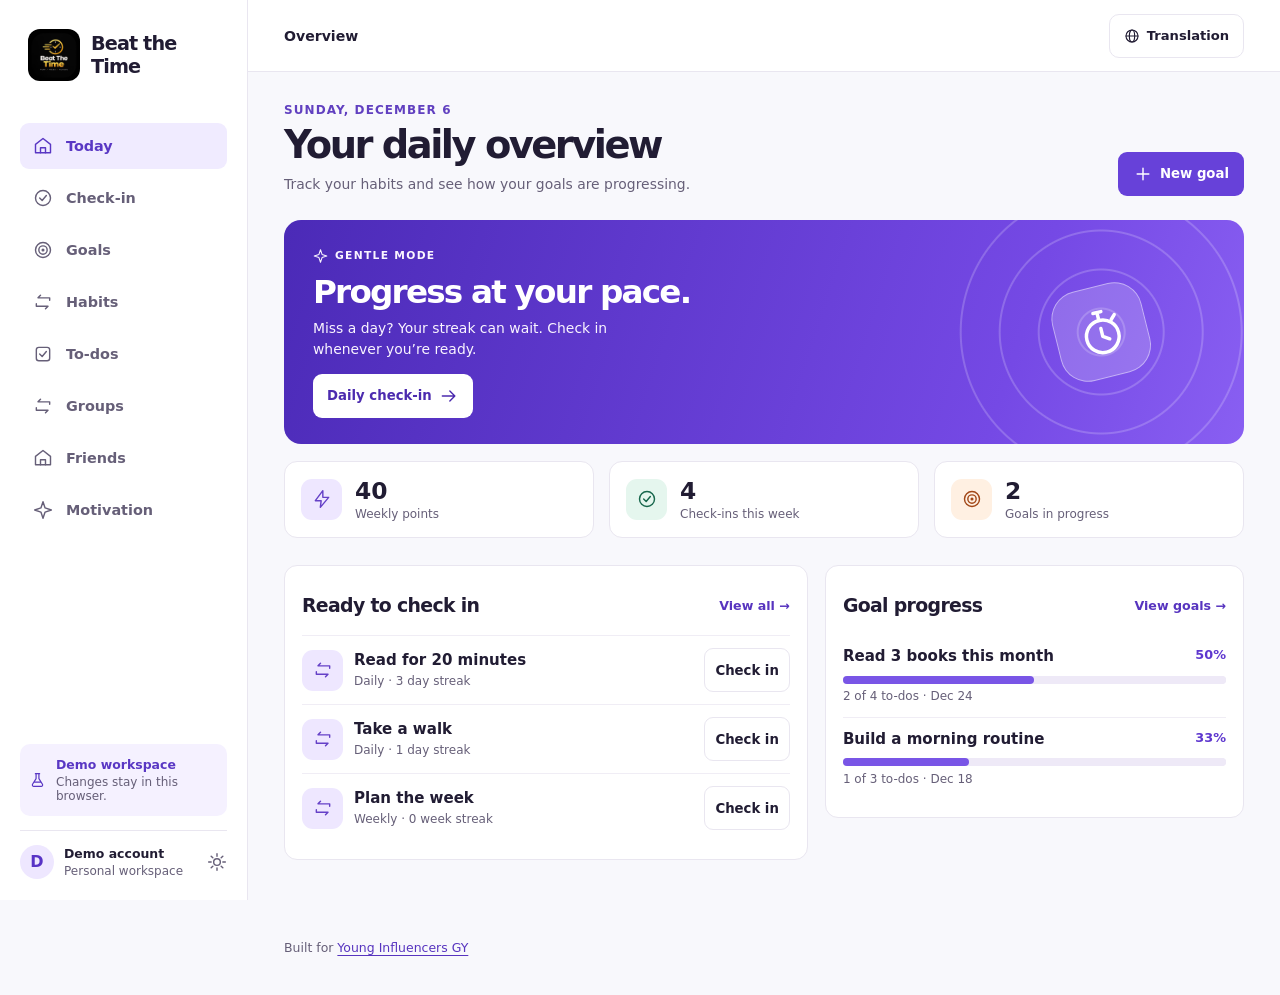
==== commit 832baf13: "Restore original design and add social demo flows" ====
--- a/docs/index.html
+++ b/docs/index.html
@@ -9,6 +9,7 @@
 <link rel="icon" href="./favicon.png" type="image/png" sizes="64x64">
 <link rel="apple-touch-icon" href="./beat-the-time.jpg">
 <link rel="stylesheet" href="./style.css">
+<script src="./social.js" defer></script>
 <script src="./app.js" defer></script>
 </head>
 <body>
@@ -16,8 +17,8 @@
   <a class="brand" href="#today"><img class="logo" src="./beat-the-time.jpg" width="52" height="52" alt=""><span>Beat the Time</span></a>
   <nav aria-label="Main navigation" id="nav"></nav>
   <div class="side-bottom">
-    <p class="demo">Demo · Changes stay in this browser.</p>
-    <button id="settings" class="profile"><span>Settings</span><span class="gear" data-icon="settings"></span></button>
+    <div class="demo"><span data-icon="flask"></span><div><strong>Demo workspace</strong><small>Changes stay in this browser.</small></div></div>
+    <button id="settings" class="profile"><span class="avatar">D</span><span><strong>Demo account</strong><small>Personal workspace</small></span><span class="gear" data-icon="settings"></span></button>
   </div>
 </aside>
 <main>
--- a/docs/style.css
+++ b/docs/style.css
@@ -1,10 +1,11 @@
-:root{font-family:system-ui,sans-serif;color:#211c33;background:#f8f8fc;--accent:#6741d9;--muted:#665f78;--border:#e9e6f0;--white:#fff}
+:root{font-family:Inter,system-ui,sans-serif;color:#211c33;background:#f8f8fc;--accent:#6741d9;--muted:#665f78;--border:#e9e6f0;--white:#fff}
 *{box-sizing:border-box}body{margin:0;min-width:320px}button,input,textarea,select{font:inherit}button,a,input,textarea,select{-webkit-tap-highlight-color:transparent}button{cursor:pointer;color:inherit}button:focus-visible,a:focus-visible,input:focus-visible,textarea:focus-visible,select:focus-visible{outline:3px solid #8058ef;outline-offset:3px}a{color:inherit;text-decoration:none}h1,h2,h3,p{margin:0}svg{width:20px;height:20px;flex:none;vertical-align:middle}small{display:block;color:var(--muted);font-size:.75rem}
-.sidebar{position:fixed;inset:0 auto 0 0;width:248px;background:white;border-right:1px solid var(--border);padding:29px 20px 18px;display:flex;flex-direction:column;z-index:2}.brand{display:flex;align-items:center;gap:11px;padding:0 8px;font-weight:800;letter-spacing:-.045em;font-size:1.2rem}.logo{display:block;width:52px;height:52px;border-radius:12px;object-fit:contain}.top-brand{display:flex;align-items:center;gap:8px;min-width:0}.mobile-brand{display:none}nav{display:grid;gap:6px;margin-top:42px}.nav-link{display:flex;align-items:center;gap:13px;min-height:46px;padding:0 13px;border-radius:9px;color:var(--muted);font-size:.9rem;font-weight:600}.nav-link:hover,.nav-link[aria-current=page]{background:#f0ebff;color:#5937c4}.side-bottom{margin-top:auto}.demo,.profile{display:flex;gap:10px;align-items:center;text-align:left}.demo{padding:13px 9px;background:#f5f1ff;border-radius:10px;color:#5937c4;margin-bottom:14px}.demo strong,.profile strong{font-size:.78rem;display:block;margin-bottom:3px}.demo svg{width:17px}.profile{min-height:52px;width:100%;background:white;border:0;border-top:1px solid var(--border);padding:10px 0 0}.gear{margin-left:auto;color:var(--muted)}
-main{margin-left:248px}.top{height:72px;background:white;border-bottom:1px solid var(--border);padding:0 36px;display:flex;align-items:center;justify-content:space-between;font-size:.88rem;font-weight:700}.translation{width:135px;min-height:44px;background:white;border:1px solid var(--border);border-radius:10px;display:flex;gap:7px;align-items:center;justify-content:center;font-size:.82rem}.translation svg{width:16px}.content{max-width:1210px;margin:auto;padding:31px 36px 65px}.page-head{display:flex;justify-content:space-between;align-items:end;gap:16px;margin-bottom:24px}.eyebrow{font-size:.75rem;font-weight:750;letter-spacing:.09em;text-transform:uppercase;color:#6140c0;margin-bottom:7px}h1{font-size:clamp(1.85rem,3vw,2.6rem);letter-spacing:-.065em;line-height:1.1}h2{font-size:1.18rem;letter-spacing:-.035em}h3{font-size:.94rem}.sub{color:var(--muted);margin-top:8px;font-size:.87rem;line-height:1.55}.primary,.secondary,.icon-button{border-radius:9px;font-weight:700;min-height:44px;padding:0 14px;display:inline-flex;align-items:center;justify-content:center;gap:7px;font-size:.83rem;white-space:nowrap}.primary{background:var(--accent);color:white;border:1px solid transparent}.secondary,.icon-button{background:white;border:1px solid var(--border)}.primary:hover{background:#5731c6}.secondary:hover,.icon-button:hover,.translation:hover{background:#f2edff}.icon-button{padding:0;width:44px}.stat,.panel{background:white;border:1px solid var(--border);border-radius:13px}.grid{display:grid;grid-template-columns:1.25fr 1fr;gap:17px;align-items:start}.panel{padding:17px;min-width:0}.panel + .panel.section{margin-top:16px}.panel-head{display:flex;justify-content:space-between;align-items:center;gap:8px;margin-bottom:8px}.panel-head a{color:#5734bf;min-height:44px;display:inline-flex;align-items:center;font-size:.79rem;font-weight:750}.row{display:flex;align-items:center;gap:11px;padding:12px 0;border-top:1px solid #f0edf5;min-height:68px}.row:first-child{border-top:0}.row-body{min-width:0;flex:1;overflow-wrap:anywhere}.row small,.goal small{margin-top:4px;line-height:1.4}.row .secondary{padding:0 10px}.done{color:#17674c;font-weight:700;font-size:.78rem}.goal{padding:12px 0;border-bottom:1px solid #f0edf5}.goal:last-child{border:0}.goal h3 a:hover{text-decoration:underline}.goal-label{display:flex;justify-content:space-between;gap:12px;align-items:start}.goal-label span{color:#5e37cf;font-weight:750;font-size:.8rem}progress{width:100%;height:8px;appearance:none;border:0;background:#eee9f7;border-radius:10px;margin-top:10px}progress::-webkit-progress-bar{background:#eee9f7;border-radius:10px}progress::-webkit-progress-value{background:#7955e6;border-radius:10px}progress::-moz-progress-bar{background:#7955e6;border-radius:10px}.empty{padding:17px 0;color:var(--muted);font-size:.88rem}.task-label{display:flex;gap:10px;min-height:44px;align-items:center;font-weight:600;font-size:.9rem;cursor:pointer}.task-label input{width:20px;height:20px;accent-color:var(--accent)}.task-label input:checked + span{text-decoration:line-through;color:var(--muted)}.details{margin-bottom:18px}.details p{white-space:pre-wrap;overflow-wrap:anywhere}.details .secondary{margin-top:12px}.note{white-space:pre-wrap}.mobile-demo{display:none}
+.sidebar{position:fixed;inset:0 auto 0 0;width:248px;background:white;border-right:1px solid var(--border);padding:29px 20px 18px;display:flex;flex-direction:column;z-index:2}.brand{display:flex;align-items:center;gap:11px;padding:0 8px;font-weight:800;letter-spacing:-.045em;font-size:1.2rem}.logo{display:block;width:52px;height:52px;border-radius:12px;object-fit:contain}.top-brand{display:flex;align-items:center;gap:8px;min-width:0}.mobile-brand{display:none}nav{display:grid;gap:6px;margin-top:42px}.nav-link{display:flex;align-items:center;gap:13px;min-height:46px;padding:0 13px;border-radius:9px;color:var(--muted);font-size:.9rem;font-weight:600}.nav-link:hover,.nav-link[aria-current=page]{background:#f0ebff;color:#5937c4}.side-bottom{margin-top:auto}.demo,.profile{display:flex;gap:10px;align-items:center;text-align:left}.demo{padding:13px 9px;background:#f5f1ff;border-radius:10px;color:#5937c4;margin-bottom:14px}.demo strong,.profile strong{font-size:.78rem;display:block;margin-bottom:3px}.demo svg{width:17px}.profile{min-height:52px;width:100%;background:white;border:0;border-top:1px solid var(--border);padding:10px 0 0}.avatar{display:grid;place-items:center;width:34px;height:34px;border-radius:50%;background:#eee7ff;color:#5833c6;font-weight:750}.gear{margin-left:auto;color:var(--muted)}
+main{margin-left:248px}.top{height:72px;background:white;border-bottom:1px solid var(--border);padding:0 36px;display:flex;align-items:center;justify-content:space-between;font-size:.88rem;font-weight:700}.translation{width:135px;min-height:44px;background:white;border:1px solid var(--border);border-radius:10px;display:flex;gap:7px;align-items:center;justify-content:center;font-size:.82rem}.translation svg{width:16px}.content{max-width:1210px;margin:auto;padding:31px 36px 65px}.page-head{display:flex;justify-content:space-between;align-items:end;gap:16px;margin-bottom:24px}.eyebrow{font-size:.75rem;font-weight:750;letter-spacing:.09em;text-transform:uppercase;color:#6140c0;margin-bottom:7px}h1{font-size:clamp(1.85rem,3vw,2.6rem);letter-spacing:-.065em;line-height:1.1}h2{font-size:1.18rem;letter-spacing:-.035em}h3{font-size:.94rem}.sub{color:var(--muted);margin-top:8px;font-size:.87rem;line-height:1.55}.primary,.secondary,.hero-button,.icon-button{border-radius:9px;font-weight:700;min-height:44px;padding:0 14px;display:inline-flex;align-items:center;justify-content:center;gap:7px;font-size:.83rem;white-space:nowrap}.primary{background:var(--accent);color:white;border:1px solid transparent}.secondary,.icon-button{background:white;border:1px solid var(--border)}.primary:hover{background:#5731c6}.secondary:hover,.icon-button:hover,.translation:hover{background:#f2edff}.icon-button{padding:0;width:44px}.hero{position:relative;overflow:hidden;isolation:isolate;min-height:198px;background:linear-gradient(108deg,#4b2ab7,#7549e5 75%,#895ff2);border-radius:17px;color:white;padding:26px 29px;display:grid;align-content:center;justify-items:start}.hero h2{font-size:clamp(1.4rem,2.7vw,2.04rem);letter-spacing:-.055em;margin:7px 0}.hero p{color:#faf5ff;font-size:.87rem;max-width:39ch;line-height:1.5}.hero .kicker{font-size:.67rem;letter-spacing:.12em;font-weight:800;display:flex;gap:7px;align-items:center}.kicker svg{width:15px}.hero-button{margin-top:14px;background:white;color:#4c2baf;border:0}.orbit{position:absolute;right:0;top:50%;width:340px;height:340px;transform:translate(8%,-50%);z-index:-1;background:repeating-radial-gradient(circle,transparent 0 22px,#ffffff31 23px 24px,transparent 25px 39px);border-radius:50%;display:grid;place-items:center}.orbit span{display:grid;place-items:center;width:92px;height:92px;border:1px solid #ffffff70;border-radius:28px;background:#ffffff30;transform:rotate(-14deg)}.orbit svg{width:49px;height:49px}
+.stats{display:grid;grid-template-columns:repeat(3,minmax(0,1fr));gap:15px;margin:17px 0 27px}.stat,.panel{background:white;border:1px solid var(--border);border-radius:13px}.stat{display:flex;align-items:center;gap:13px;padding:16px}.badge{width:41px;height:41px;display:grid;place-items:center;border-radius:11px;flex:none;background:#eee7ff;color:#6541c7}.badge.green{background:#e5f6ee;color:#17674c}.badge.peach{background:#fff0e2;color:#a24717}.stat strong{display:block;font-size:1.46rem;line-height:1.15;font-weight:780}.stat small{margin-top:3px}.grid{display:grid;grid-template-columns:1.25fr 1fr;gap:17px;align-items:start}.panel{padding:17px;min-width:0}.panel + .panel.section{margin-top:16px}.panel-head{display:flex;justify-content:space-between;align-items:center;gap:8px;margin-bottom:8px}.panel-head a{color:#5734bf;min-height:44px;display:inline-flex;align-items:center;font-size:.79rem;font-weight:750}.row{display:flex;align-items:center;gap:11px;padding:12px 0;border-top:1px solid #f0edf5;min-height:68px}.row:first-child{border-top:0}.row-body{min-width:0;flex:1;overflow-wrap:anywhere}.row small,.goal small{margin-top:4px;line-height:1.4}.row .secondary{padding:0 10px}.done{color:#17674c;font-weight:700;font-size:.78rem}.goal{padding:12px 0;border-bottom:1px solid #f0edf5}.goal:last-child{border:0}.goal h3 a:hover{text-decoration:underline}.goal-label{display:flex;justify-content:space-between;gap:12px;align-items:start}.goal-label span{color:#5e37cf;font-weight:750;font-size:.8rem}progress{width:100%;height:8px;appearance:none;border:0;background:#eee9f7;border-radius:10px;margin-top:10px}progress::-webkit-progress-bar{background:#eee9f7;border-radius:10px}progress::-webkit-progress-value{background:#7955e6;border-radius:10px}progress::-moz-progress-bar{background:#7955e6;border-radius:10px}.empty{padding:17px 0;color:var(--muted);font-size:.88rem}.task-label{display:flex;gap:10px;min-height:44px;align-items:center;font-weight:600;font-size:.9rem;cursor:pointer}.task-label input{width:20px;height:20px;accent-color:var(--accent)}.task-label input:checked + span{text-decoration:line-through;color:var(--muted)}.status-label{font-size:.76rem;color:var(--muted);white-space:nowrap}.details{margin-bottom:18px}.details p{white-space:pre-wrap;overflow-wrap:anywhere}.details .secondary{margin-top:12px}.note{white-space:pre-wrap}.mobile-demo{display:none}
 dialog{width:min(92vw,460px);max-height:90dvh;border:1px solid var(--border);border-radius:17px;padding:20px;color:inherit}dialog::backdrop{background:#21163570}.dialog-head,.dialog-actions{display:flex;justify-content:space-between;align-items:center;gap:9px}.dialog-actions{justify-content:flex-end;margin-top:17px}form label{display:grid;gap:6px;margin-top:13px;font-size:.85rem;font-weight:650}input:not([type=checkbox]),select,textarea{min-height:44px;width:100%;padding:9px;border:1px solid #d7d1e5;border-radius:8px;background:white;color:inherit}textarea{resize:vertical}.error{margin-top:8px;color:#9f2141;font-size:.85rem}.toast{position:fixed;bottom:22px;right:22px;max-width:calc(100vw - 44px);background:#302348;color:white;padding:13px 16px;border-radius:10px;z-index:4;font-size:.88rem}.toast:empty{display:none}.danger{color:#a12643}.translation-label{transition:opacity .16s}
-@media(max-width:1000px){.sidebar{width:200px;padding-inline:13px}main{margin-left:200px}.content,.top{padding-inline:23px}.grid{grid-template-columns:1fr 1fr}}
-@media(max-width:760px){.sidebar{inset:auto 0 0;width:auto;height:64px;padding:0;border:0;border-top:1px solid var(--border)}.brand,.side-bottom{display:none}nav{margin:0;display:flex;justify-content:space-around;gap:0}.nav-link{height:60px;flex:1;flex-direction:column;justify-content:center;gap:3px;padding:3px;font-size:.69rem}main{margin:0}.content{padding:20px 15px 85px}.top{height:60px;padding-inline:15px}.mobile-demo{display:block;margin-top:6px}.grid{grid-template-columns:1fr}.toast{bottom:76px}.page-head{align-items:flex-start}.panel{padding:13px}}
+@media(max-width:1000px){.sidebar{width:200px;padding-inline:13px}main{margin-left:200px}.content,.top{padding-inline:23px}.grid{grid-template-columns:1fr 1fr}.stat{padding:12px;gap:8px}.orbit{right:-50px}}
+@media(max-width:760px){.sidebar{inset:auto 0 0;width:auto;height:64px;padding:0;border:0;border-top:1px solid var(--border)}.brand,.side-bottom{display:none}nav{margin:0;display:flex;justify-content:space-around;gap:0}.nav-link{height:60px;flex:1;flex-direction:column;justify-content:center;gap:3px;padding:3px;font-size:.69rem}main{margin:0}.content{padding:20px 15px 85px}.top{height:60px;padding-inline:15px}.mobile-demo{display:block;margin-top:6px}.grid{grid-template-columns:1fr}.toast{bottom:76px}.hero{padding:20px}.orbit{opacity:.32;right:-100px}.stats{gap:7px;margin-bottom:17px}.stat{display:block;padding:10px}.stat .badge{width:32px;height:32px;margin-bottom:5px}.stat small{font-size:.69rem}.page-head{align-items:flex-start}.panel{padding:13px}}
 @media(prefers-reduced-motion:reduce){*,*::before,*::after{scroll-behavior:auto!important;transition:none!important;animation:none!important}}
 .top-actions{display:flex;gap:8px;align-items:center}#mobile-settings{display:none}.section{height:16px}.goal-label h3{overflow-wrap:anywhere}
 @media(max-width:760px){#mobile-settings{display:inline-flex}}
@@ -14,96 +15,25 @@
 
 @media(max-width:760px){.mobile-brand{display:block;flex:none}.mobile-brand .logo{width:44px;height:44px}}
 
-:root {
-  background: #f8f7fb;
-  --paper: #f8f7fb;
-  --wash: #eee8f9;
-  --line: #d8d0e3;
-  --display: Georgia, 'Times New Roman', serif;
-  --mono: ui-monospace, 'Courier New', monospace;
+[hidden] { display: none !important; }
+.social-demo, .friend-notice { padding: 10px 13px; margin-bottom: 17px; border: 1px solid var(--border); border-radius: 2px; background: #f3eeff; color: #4f367f; font-size: .83rem; }
+.social-demo, .social-actions { display: flex; flex-wrap: wrap; align-items: center; gap: 7px; }
+.social-demo { justify-content: space-between; }
+.social-row { flex-wrap: wrap; }
+.social-row .row-body { min-width: min(100%, 170px); }
+.social-actions { justify-content: end; }
+.group-actions { justify-content: start; margin-bottom: 17px; }
+.friend-search { display: grid; gap: 6px; margin: 10px 0; font-size: .85rem; }
+.friend-search input { max-width: 360px; }
+.social-row blockquote { margin: 0; line-height: 1.5; }
+.social-demo ~ .panel + .panel { margin-top: 15px; }
+#fields select[multiple] { min-height: 100px; }
+.sidebar nav { overflow-y: auto; flex-shrink: 1; }
+@media (max-width:760px) {
+  .sidebar { height: auto; }
+  .sidebar nav { display: grid; grid-template-columns: repeat(4,minmax(0,1fr)); }
+  .sidebar .nav-link { min-height: 44px; height: 45px; }
+  .site-footer { padding-bottom: 110px; }
+  .toast { bottom: 102px; }
+  .page-head { flex-wrap: wrap; }
 }
-
-.sidebar { background: #f2eff7; border-color: var(--line); }
-.brand { font: bold 1.12rem var(--display); }
-.logo { border-radius: 2px; }
-nav { margin-top: 48px; gap: 0; }
-.nav-link {
-  min-height: 48px;
-  border-left: 2px solid transparent;
-  border-radius: 0;
-  font-weight: 500;
-}
-.nav-link[aria-current=page] { border-color: var(--accent); font-weight: 750; }
-.demo { display: block; background: transparent; padding: 0; color: var(--muted); font: .73rem/1.5 var(--mono); }
-.profile { background: transparent; font-weight: 650; }
-.top { background: transparent; border-color: var(--line); font: .78rem var(--mono); }
-.content { padding-top: 43px; }
-.page-head { margin-bottom: 30px; }
-.eyebrow { font: .78rem/1.5 var(--mono); letter-spacing: normal; text-transform: none; }
-
-h1, h2 {
-  font-family: var(--display);
-  font-weight: 400;
-  overflow-wrap: anywhere;
-}
-h1 { font-size: clamp(3rem, 7.4vw, 6.5rem); letter-spacing: -.075em; line-height: .98; }
-h2 { font-size: clamp(1.38rem, 2.4vw, 1.95rem); letter-spacing: -.045em; }
-h3 { font-weight: 650; }
-
-.primary, .secondary, .icon-button, .translation, dialog, .toast,
-input:not([type=checkbox]), select, textarea { border-radius: 2px; }
-.secondary, .icon-button, .translation { background: transparent; border-color: var(--line); }
-.primary:active, .secondary:active, .icon-button:active { transform: translateY(1px); }
-dialog { background: var(--paper); border-top: 3px solid var(--accent); }
-
-.dashboard-grid, .grid {
-  display: grid;
-  grid-template-columns: minmax(0, 1.8fr) minmax(210px, 1fr);
-  align-items: start;
-  gap: 30px;
-}
-.dashboard-goals { grid-column: 1 / -1; }
-.panel {
-  padding: 0;
-  border: 0;
-  border-top: 1px solid #322940;
-  border-radius: 0;
-  background: transparent;
-}
-.panel-head {
-  min-height: 59px;
-  margin: 0;
-  border-bottom: 1px solid var(--line);
-  flex-wrap: wrap;
-}
-.panel-head a { text-decoration: underline; text-underline-offset: 4px; }
-.row, .row:first-child, .goal, .goal:last-child { border: 0; border-bottom: 1px solid var(--line); }
-.goal-label a { display: inline-flex; align-items: center; min-height: 44px; text-decoration: underline; text-underline-offset: 4px; }
-.details { padding-top: 12px; }
-.panel > .secondary { margin-block: 12px; }
-progress, progress::-webkit-progress-bar, progress::-webkit-progress-value { border-radius: 0; }
-progress::-moz-progress-bar { border-radius: 0; }
-
-.ledger { border-top: 3px solid var(--accent); background: var(--wash); padding: 16px 20px 20px; }
-.ledger dl, .ledger dd { margin: 0; }
-.ledger-points { display: flex; flex-direction: column-reverse; gap: 5px; padding: 17px 0; }
-.ledger-points dd { color: #4d29ab; font: 4.2rem/.95 var(--display); letter-spacing: -.07em; overflow-wrap: anywhere; }
-.ledger-points dt, .mode { color: var(--muted); font: .75rem/1.55 var(--mono); }
-.ledger-line { display: flex; justify-content: space-between; gap: 8px; padding: 11px 0; border-top: 1px solid #cfc2e5; font-size: .83rem; }
-.ledger-line dd { font: bold .83rem var(--mono); }
-.mode { border-top: 1px solid #cfc2e5; padding-top: 12px; }
-
-@media (max-width: 1000px) {
-  .dashboard-grid, .grid { gap: 22px; }
-}
-@media (max-width: 760px) {
-  nav { margin-top: 0; }
-  .nav-link { border-left: 0; border-top: 2px solid transparent; }
-  .content { padding-top: 27px; }
-  .page-head { margin-bottom: 23px; }
-  .dashboard-grid, .grid { grid-template-columns: minmax(0, 1fr); }
-}
-@media (max-width: 380px) {
-  .translation { width: 110px; font-size: .74rem; }
-  .page-head .primary, .page-head .secondary { padding-inline: 8px; }
-}
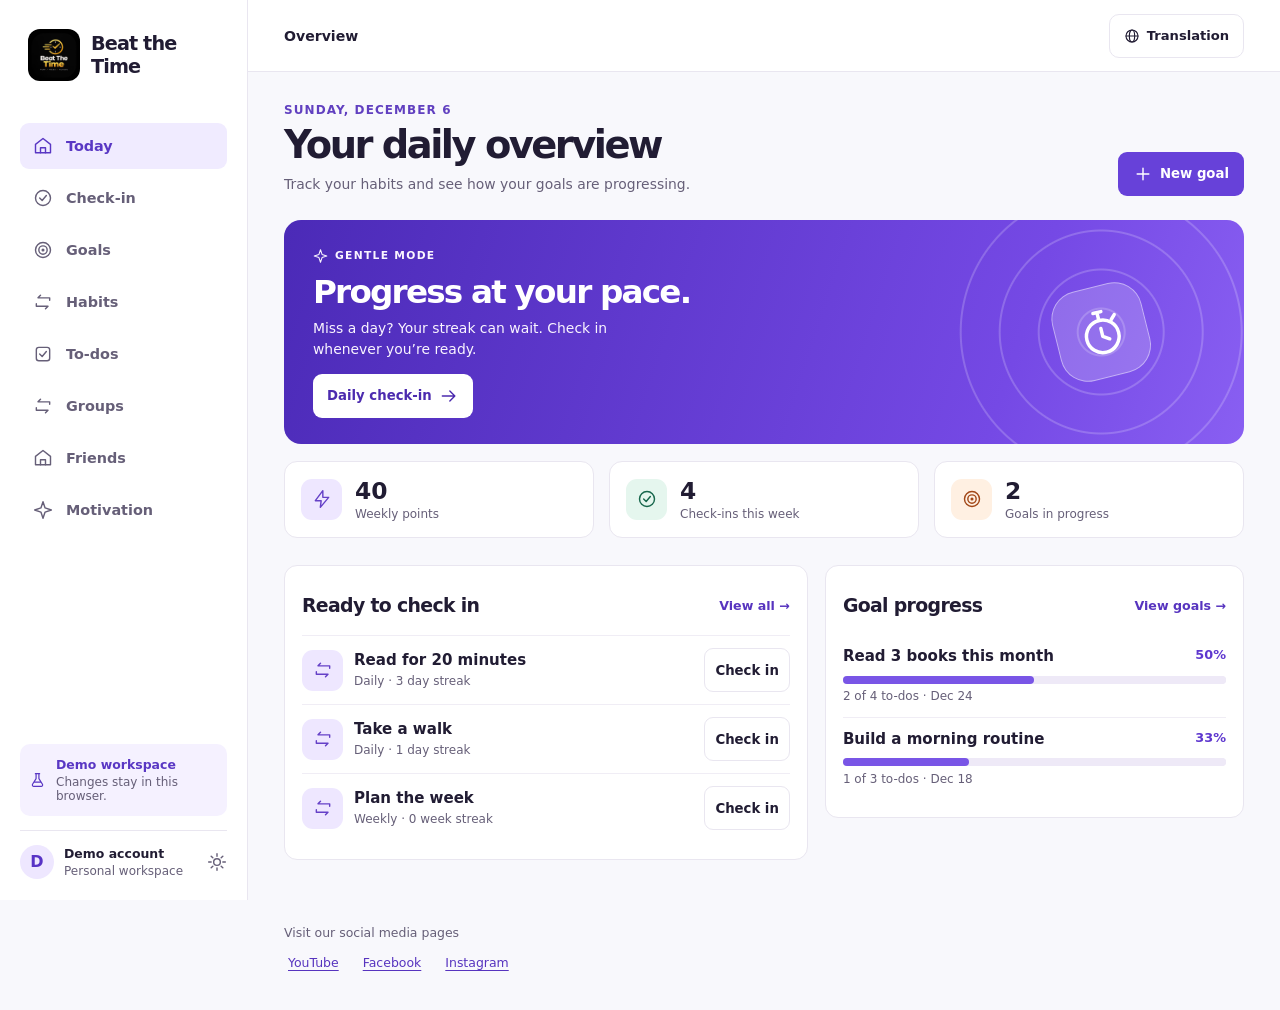
==== commit be5ba36d: "Link Young Influencers GY social pages in footer" ====
--- a/docs/index.html
+++ b/docs/index.html
@@ -24,7 +24,14 @@
 <main>
   <header class="top"><div class="top-brand"><a class="mobile-brand" href="#today" aria-label="Beat the Time home"><img class="logo" src="./beat-the-time.jpg" width="44" height="44" alt=""></a><span id="top-label">Overview</span></div><div class="top-actions"><button id="mobile-settings" class="icon-button" aria-label="Demo settings" data-icon="settings"></button><button id="translate" class="translation" aria-label="Translation"><span data-icon="globe"></span><span id="language" aria-hidden="true">Translation</span></button></div></header>
   <div class="content" id="content"></div>
-  <footer class="site-footer">Built for <a href="https://www.youtube.com/@YoungInfluencersGY">Young Influencers GY</a></footer>
+  <footer class="site-footer">
+    <p id="social-links-label">Visit our social media pages</p>
+    <div class="footer-social-links" role="group" aria-labelledby="social-links-label">
+      <a href="https://www.youtube.com/@YoungInfluencersGY">YouTube</a>
+      <a href="https://facebook.com/younginfluencersgy">Facebook</a>
+      <a href="https://instagram.com/younginfluencersgy/?hl=en">Instagram</a>
+    </div>
+  </footer>
 </main>
 <dialog id="editor"><form id="form"><div class="dialog-head"><h2 id="form-title"></h2><button type="button" class="icon-button" id="close" aria-label="Close" data-icon="x"></button></div><div id="fields"></div><p class="error" id="error" role="alert"></p><div class="dialog-actions"><button type="button" class="secondary" id="cancel">Cancel</button><button class="primary" id="submit">Save</button></div></form></dialog>
 <div id="toast" role="status" class="toast"></div>
--- a/docs/style.css
+++ b/docs/style.css
@@ -37,3 +37,6 @@
   .toast { bottom: 102px; }
   .page-head { flex-wrap: wrap; }
 }
+
+.footer-social-links { display: flex; flex-wrap: wrap; gap: 0 16px; }
+.footer-social-links a { padding-inline: 4px; }
